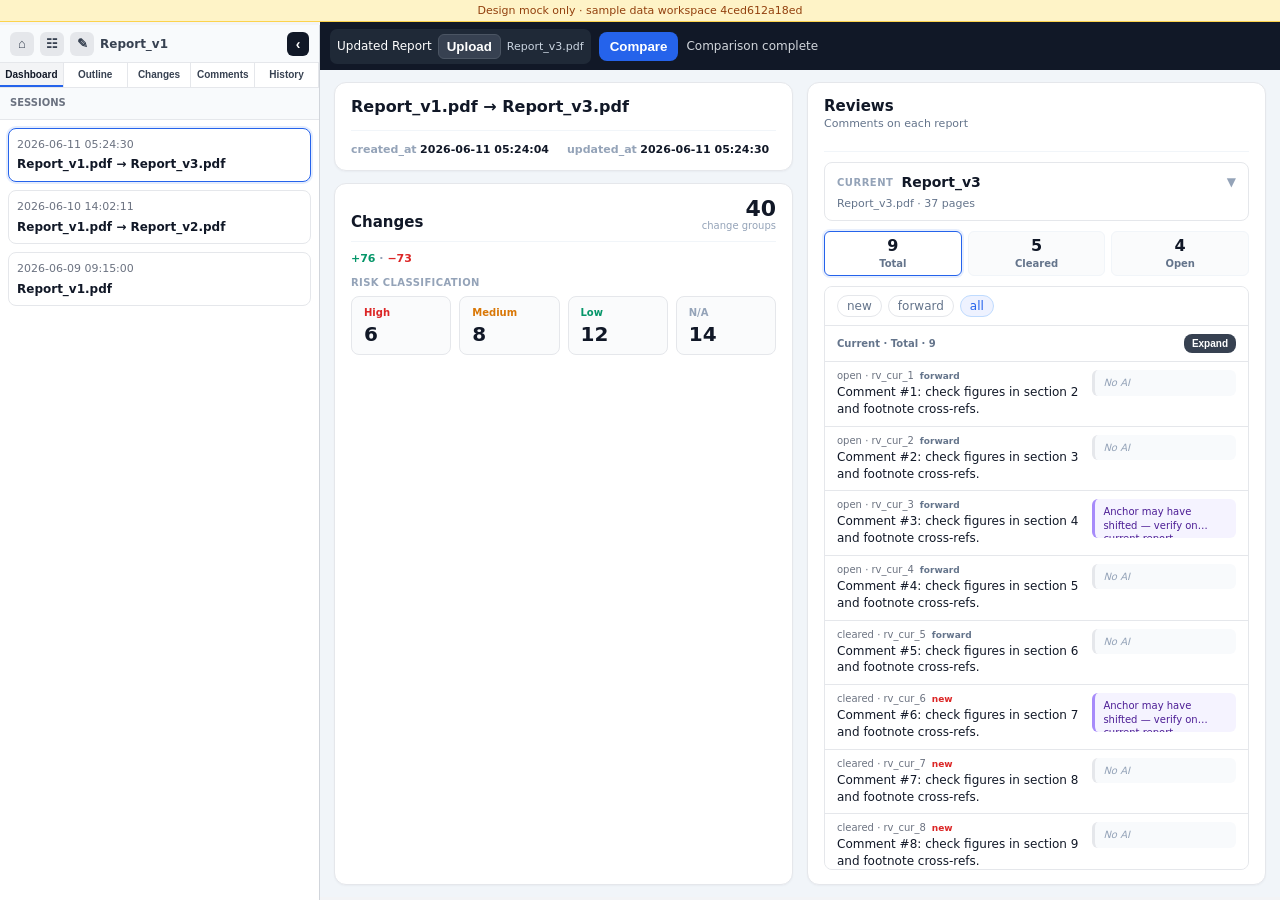
==== static/dashboard-concept.html @ 7e19b640 "front" ====
<!doctype html>
<html lang="en">
<head>
<meta charset="utf-8" />
<meta name="viewport" content="width=device-width, initial-scale=1" />
<title>Dashboard mock — Report Review Workspace</title>
<style>
:root{--red:#cf222e;--green:#2da44e;--blue:#2563eb;--ui-font:12px;--ui-font-sm:11px;--add:#059669;--del:#dc2626;--high:#dc2626;--medium:#d97706;--low:#059669}
*{box-sizing:border-box}
body{margin:0;font-family:system-ui,-apple-system,Segoe UI,sans-serif;background:#f3f4f6;color:#111827;font-size:var(--ui-font)}
.mockStrip{background:#fef3c7;color:#92400e;padding:4px 12px;font-size:11px;text-align:center;border-bottom:1px solid #fcd34d}
.topbar{min-height:48px;background:#111827;color:white;display:flex;align-items:center;gap:8px;padding:5px 10px;flex-wrap:wrap;transition:margin-left .18s ease}
body:not(.sidebarCollapsed) .topbar{margin-left:320px}
body.sidebarCollapsed .topbar{margin-left:0}
.sidebarRail{display:none;flex:none;width:30px;height:30px;padding:0;border-radius:8px;background:#111827;color:#fff;border:1px solid #374151;font-size:16px;line-height:30px;text-align:center;cursor:pointer}
body.sidebarCollapsed .sidebarRail{display:inline-block}
.uploadForm{display:flex;gap:8px;align-items:center;flex-wrap:wrap;font-size:12px}
.fileLabel{display:flex;align-items:center;gap:6px;background:#1f2937;padding:5px 7px;border-radius:7px}
.fileBtn{background:#374151;color:#fff;border:1px solid #4b5563;border-radius:6px;padding:4px 8px;font-weight:800;cursor:default}
.fileName{color:#cbd5e1;font-size:var(--ui-font-sm);max-width:180px;overflow:hidden;text-overflow:ellipsis;white-space:nowrap}
button{background:var(--blue);color:white;border:0;border-radius:8px;padding:7px 11px;font-weight:700;cursor:pointer}
button.secondary{background:#374151}
#status{font-size:12px;color:#d1d5db;min-width:90px}
main{height:calc(100vh - 48px - 25px);display:grid;grid-template-columns:1fr;overflow:hidden;transition:margin-left .18s ease}
body:not(.sidebarCollapsed) main{margin-left:320px}
body.sidebarCollapsed main{margin-left:0}
aside{position:fixed;left:0;top:25px;width:320px;height:calc(100vh - 25px);z-index:1500;background:white;border-right:1px solid #d1d5db;display:flex;flex-direction:column;transition:transform .18s ease}
body.sidebarCollapsed aside{transform:translateX(-100%);border-right:0;pointer-events:none}
.sideHeader{display:flex;align-items:center;gap:8px;height:38px;padding:5px 10px;border-bottom:1px solid #e5e7eb;background:#f8fafc}
.workspaceTitleRow{display:flex;align-items:center;gap:6px;min-width:0;width:100%}
.sideTitle{font-size:var(--ui-font);font-weight:800;color:#374151;min-width:0;overflow:hidden;text-overflow:ellipsis;white-space:nowrap}
.sideIconBtn{width:24px;height:24px;padding:0;border-radius:6px;background:#e5e7eb;color:#374151;display:inline-flex;align-items:center;justify-content:center;font-size:13px;border:0;cursor:default}
.sideCollapse{margin-left:auto;width:24px;height:24px;padding:0;border-radius:6px;background:#111827;color:#fff;display:inline-flex;align-items:center;justify-content:center;font-size:14px;border:0;cursor:pointer}
.tabs{display:grid;grid-template-columns:repeat(5,1fr);border-bottom:1px solid #e5e7eb}
.tabBtn{background:#fff;color:#374151;border:0;border-right:1px solid #e5e7eb;border-radius:0;padding:6px 3px;font-size:10px;line-height:1.2;cursor:pointer}
.tabBtn.active{color:#111827;background:#f3f4f6;box-shadow:inset 0 -2px 0 var(--blue)}
.tabBody{display:none;overflow:auto;flex:1;padding:10px;color:#6b7280;font-size:var(--ui-font);line-height:1.45}
.tabBody.active{display:block}
#tab-dashboard.tabBody.active{display:flex;flex-direction:column;min-height:0;padding:0}
.sideListHead{padding:8px 10px;font-size:10px;font-weight:800;color:#6b7280;text-transform:uppercase;border-bottom:1px solid #e5e7eb;background:#f8fafc;flex:none}
.sessionListPane{overflow:auto;flex:1;padding:8px;min-height:0}
.sessionListRow{padding:8px;margin-bottom:8px;border:1px solid #e5e7eb;border-radius:8px;cursor:pointer;background:#fff;font-size:var(--ui-font)}
.sessionListRow:hover{background:#f8fbff;border-color:#93c5fd}
.sessionListRow.active{border-color:var(--blue);box-shadow:0 0 0 2px rgba(37,99,235,.12)}
.sessionListRow .meta{color:#6b7280;font-size:11px;margin-bottom:4px}
.sessionListRow .title{font-weight:700;color:#111827;line-height:1.35}
#dashboardMain{flex:1;overflow:hidden;background:#f1f5f9;padding:12px 14px;display:none;min-height:0}
#viewerMock{flex:1;display:grid;grid-template-columns:1fr 1fr;overflow:hidden;background:#fff}
#viewerMock.single{grid-template-columns:1fr}
#viewerMock.single #oldPaneMock{display:none}
.paneMock{position:relative;overflow:hidden;border-right:1px solid #9ca3af;background:#fff}
.paneMock:last-child{border-right:0}
.paneTitleMock{background:rgba(17,24,39,.95);color:white;padding:4px 8px;font-size:12px;font-weight:800;display:flex;justify-content:space-between;align-items:center}
.paneBodyMock{height:calc(100% - 28px);background:#f9fafb;display:flex;align-items:center;justify-content:center;color:#9ca3af;font-size:13px}
body.mode-dashboard #dashboardMain{display:flex;flex-direction:column}
body.mode-dashboard #viewerMock{display:none}
body.mode-viewer #dashboardMain{display:none}
body.mode-viewer #viewerMock{display:grid}
.dashLayout{display:grid;grid-template-columns:minmax(0,1fr) minmax(0,1fr);gap:14px;flex:1;min-height:0;height:100%}
.dashLeft,.dashRight{display:flex;flex-direction:column;gap:12px;min-height:0;min-width:0}
.panel{background:#fff;border:1px solid #e5e7eb;border-radius:12px;padding:14px 16px;box-shadow:0 1px 2px rgba(15,23,42,.04);min-height:0}
.session{flex:none}
.changesPanel,.reviewsPanel{flex:1;display:flex;flex-direction:column;min-height:0}
.sessionTitle{font-size:16px;font-weight:800;color:#111827;line-height:1.3}
.sessionMeta{display:flex;flex-wrap:wrap;gap:8px 18px;font-size:11px;margin-top:12px;padding-top:12px;border-top:1px solid #f1f5f9}
.sessionMeta .k{color:#94a3b8;font-weight:700}.sessionMeta .v{color:#111827;font-weight:600;font-variant-numeric:tabular-nums}
.panelHead{display:flex;justify-content:space-between;align-items:flex-end;gap:10px;margin-bottom:10px;padding-bottom:10px;border-bottom:1px solid #f1f5f9;flex:none}
.panelHead h2{margin:0;font-size:15px;font-weight:800}
.panelHead .sub{font-size:11px;color:#64748b;margin-top:2px}
.panelHead .total{font-size:22px;font-weight:800;line-height:1;font-variant-numeric:tabular-nums;text-align:right}
.panelHead .totalLabel{font-size:10px;color:#94a3b8;text-align:right}
.deltaLine{font-size:11px;color:#94a3b8;font-weight:600;margin-bottom:12px;font-variant-numeric:tabular-nums;flex:none}
.deltaLine .add{color:var(--add)}.deltaLine .del{color:var(--del)}
.riskHead{font-size:10px;font-weight:700;color:#94a3b8;text-transform:uppercase;letter-spacing:.04em;margin-bottom:8px;flex:none}
.riskGrid{display:grid;grid-template-columns:repeat(4,1fr);gap:8px;flex:none}
.riskCard{border:1px solid #e5e7eb;border-radius:8px;padding:10px 12px;background:#fafbfc;cursor:pointer;text-align:left;font:inherit}
.riskCard:hover{background:#fff;border-color:#cbd5e1}
.riskCard.active{border-color:var(--blue);box-shadow:0 0 0 2px rgba(37,99,235,.12);background:#fff}
.riskCard .code{font-size:10px;font-weight:800;margin-bottom:6px}
.riskCard.high .code{color:var(--high)}.riskCard.medium .code{color:var(--medium)}
.riskCard.low .code{color:var(--low)}.riskCard.na .code{color:#94a3b8}
.riskCard .num{font-size:20px;font-weight:800;line-height:1;font-variant-numeric:tabular-nums;color:#111827}
.changeStream{flex:1;min-height:0;margin-top:12px;border:1px solid #e5e7eb;border-radius:8px;background:#f8fafc;display:none;overflow:hidden}
.changeStream.show{display:flex;flex-direction:column}
.streamHead{padding:8px 12px;border-bottom:1px solid #e5e7eb;font-size:10px;font-weight:800;color:#64748b;background:#fff;display:flex;align-items:center;justify-content:space-between;gap:8px;flex:none}
.streamHead button{padding:4px 8px;font-size:10px}
.streamBody{flex:1;overflow:auto;min-height:0}
.streamItem{display:flex;gap:10px;padding:8px 12px;border-bottom:1px solid #e5e7eb;background:#fff;align-items:flex-start;cursor:pointer}
.streamItem:last-child{border-bottom:0}
.streamItem:hover{background:#f8fbff}
.streamMain{flex:1;min-width:0}
.streamMeta{font-size:10px;color:#6b7280;margin-bottom:3px}
.streamSummary{font-size:var(--ui-font);line-height:1.4;display:-webkit-box;-webkit-line-clamp:2;-webkit-box-orient:vertical;overflow:hidden}
.delText{background:#fee2e2;color:#991b1b;padding:1px 3px;border-radius:3px}
.addText{background:#dcfce7;color:#166534;padding:1px 3px;border-radius:3px}
.streamAi{flex:0 0 36%;min-width:0;font-size:10px;line-height:1.35;padding:6px 8px;background:#f5f3ff;border-left:3px solid #a78bfa;border-radius:6px;color:#4c1d95;display:-webkit-box;-webkit-line-clamp:2;-webkit-box-orient:vertical;overflow:hidden}
.streamAi.empty{color:#94a3b8;background:#f8fafc;border-color:#e5e7eb;font-style:italic;-webkit-line-clamp:1}
.reviewPanelBody{display:flex;flex-direction:column;flex:1;min-height:0;gap:10px}
.reportPicker{position:relative;flex:none}
.reportPickerBtn{width:100%;text-align:left;background:#fff;border:1px solid #e5e7eb;border-radius:8px;padding:10px 12px;cursor:pointer;display:block;font:inherit}
.reportPickerBtn:hover{border-color:#cbd5e1}
.reportPickerRow{display:flex;align-items:center;gap:8px}
.reportPickerTag{font-size:10px;font-weight:800;color:#94a3b8;text-transform:uppercase;letter-spacing:.05em;flex:none}
.reportPickerName{font-size:14px;font-weight:800;color:#111827;flex:1;min-width:0;line-height:1.3}
.reportPickerChev{color:#94a3b8;font-size:12px;flex:none}
.reportPickerMeta{font-size:11px;color:#64748b;margin-top:6px}
.reportPickerMenu{
  position:absolute;left:0;right:0;top:calc(100% + 6px);
  background:#fff;border:1px solid #e5e7eb;border-radius:10px;
  box-shadow:0 8px 24px rgba(15,23,42,.1);display:none;z-index:40;overflow:hidden;
}
.reportPickerMenu.open{display:block}
.reportPickerItem{padding:10px 12px;cursor:pointer;border-bottom:1px solid #f1f5f9;font-size:12px}
.reportPickerItem:last-child{border-bottom:0}
.reportPickerItem:hover,.reportPickerItem.active{background:#f8fafc}
.reportPickerItem .pickTag{font-size:10px;font-weight:800;color:#94a3b8;text-transform:uppercase}
.reportPickerItem .pickName{font-weight:700;color:#111827;margin-top:2px}
.reviewStats{display:grid;grid-template-columns:repeat(3,1fr);gap:6px;flex:none}
.reviewOriginBar{display:flex;gap:6px;align-items:center;flex-wrap:wrap;padding:8px 12px;border-bottom:1px solid #e5e7eb;background:#fff;flex:none}
.originFilter{font-size:10px;padding:3px 9px;border:1px solid #e5e7eb;border-radius:999px;background:#fff;color:#64748b;font-weight:700;cursor:pointer;font:inherit}
.originFilter:hover{border-color:#cbd5e1}
.originFilter.active.new{color:var(--del);border-color:#fecaca;background:#fef2f2}
.originFilter.active.forward{color:#64748b;border-color:#cbd5e1;background:#f1f5f9}
.originFilter.active.all{color:var(--blue);border-color:#bfdbfe;background:#eef2ff}
.rvBadge{font-size:9px;font-weight:800;margin-left:6px;text-transform:lowercase}
.rvBadge.new{color:var(--del)}
.rvBadge.forward{color:#64748b}
.reviewStat{border:1px solid #f1f5f9;border-radius:6px;padding:6px 4px;text-align:center;background:#fafbfc;cursor:pointer;font:inherit}
.reviewStat:hover{border-color:#cbd5e1;background:#fff}
.reviewStat.active{border-color:var(--blue);box-shadow:0 0 0 2px rgba(37,99,235,.1);background:#fff}
.reviewStat .n{font-size:16px;font-weight:800;line-height:1;font-variant-numeric:tabular-nums;color:#111827}
.reviewStat .l{font-size:10px;font-weight:700;color:#64748b;margin-top:4px}
.reviewStream{flex:1;min-width:0;border:1px solid #e5e7eb;border-radius:8px;background:#f8fafc;display:none;overflow:hidden}
.reviewStream.show{display:flex;flex-direction:column}
.changeModalBackdrop{position:fixed;inset:0;background:rgba(15,23,42,.5);z-index:3200;display:none;align-items:center;justify-content:center;padding:16px}
.changeModalBackdrop.open{display:flex}
.changeModalBox{width:min(880px,95vw);max-height:86vh;overflow:auto;background:#fff;border-radius:12px;box-shadow:0 25px 60px rgba(0,0,0,.3);padding:14px}
.changeModalHead{display:flex;justify-content:space-between;align-items:center;margin-bottom:8px}
.changeModalBody{font-size:var(--ui-font);line-height:1.5;color:#111827}
.changeModalItem{padding:10px 0;border-bottom:1px solid #e5e7eb}
.changeModalItem:last-child{border-bottom:0}
.changeSection{font-size:10px;font-weight:800;color:#6b7280;margin-bottom:2px;line-height:1.35}
.changeModalDiff{line-height:1.45}
.changeStreamActions{display:flex;gap:6px;margin-top:6px}
.changeStreamActions button{padding:3px 8px;font-size:10px;background:#eef2ff;color:#3730a3;border:0;border-radius:6px;font-weight:700;cursor:pointer}
.changeStreamActions button:hover{background:#e0e7ff}
.reviewModalBackdrop{position:fixed;inset:0;background:rgba(15,23,42,.5);z-index:3250;display:none;align-items:center;justify-content:center;padding:16px}
.reviewModalBackdrop.open{display:flex}
.reviewModalBox{width:min(720px,92vw);max-height:80vh;overflow:auto;background:#fff;border-radius:12px;box-shadow:0 25px 60px rgba(0,0,0,.3);padding:14px}
.reviewModalHead{display:flex;justify-content:space-between;align-items:center;margin-bottom:8px}
.reviewModalBody{font-size:var(--ui-font);line-height:1.5;color:#111827}
@media(max-width:1100px){.dashLayout{grid-template-columns:1fr}}
</style>
</head>
<body class="mode-dashboard">
<div class="mockStrip">Design mock only · sample data workspace 4ced612a18ed</div>

<div class="topbar">
  <button id="sidebarRail" class="sidebarRail" type="button" title="Open panel">☰</button>
  <form class="uploadForm" style="display:none">
    <label class="fileLabel">Base Report <button class="fileBtn" type="button">Upload</button><span class="fileName">Report_v1.pdf</span></label>
    <button type="button">Analysis</button>
  </form>
  <form class="uploadForm">
    <label class="fileLabel">Updated Report <button class="fileBtn" type="button">Upload</button><span class="fileName">Report_v3.pdf</span></label>
    <button type="button">Compare</button>
  </form>
  <span id="status">Comparison complete</span>
</div>

<main>
  <aside>
    <div class="sideHeader">
      <div class="workspaceTitleRow">
        <button class="sideIconBtn" type="button">⌂</button>
        <button class="sideIconBtn" type="button">☷</button>
        <button class="sideIconBtn" type="button">✎</button>
        <span class="sideTitle">Report_v1</span>
      </div>
      <button id="sidebarCollapseBtn" class="sideCollapse" type="button" title="Collapse panel">‹</button>
    </div>
    <div class="tabs" id="sideTabs">
      <button class="tabBtn active" data-tab="dashboard" type="button">Dashboard</button>
      <button class="tabBtn" data-tab="index" type="button">Outline</button>
      <button class="tabBtn" data-tab="diff" type="button">Changes</button>
      <button class="tabBtn" data-tab="review" type="button">Comments</button>
      <button class="tabBtn" data-tab="snapshot" type="button">History</button>
    </div>
    <div id="tab-dashboard" class="tabBody active">
      <div class="sideListHead">Sessions</div>
      <div id="sessionListPane" class="sessionListPane"></div>
    </div>
    <div id="tab-index" class="tabBody">Outline list would appear here.</div>
    <div id="tab-diff" class="tabBody">Changes list would appear here.</div>
    <div id="tab-review" class="tabBody">Comments list would appear here.</div>
    <div id="tab-snapshot" class="tabBody">Snapshot history would appear here.</div>
  </aside>

  <section id="dashboardMain">
    <div class="dashLayout">
      <div class="dashLeft">
        <div class="panel session">
          <div class="sessionTitle" id="sessionLabel">Report_v1.pdf → Report_v3.pdf</div>
          <div class="sessionMeta" id="sessionMetaBar"></div>
        </div>

        <section class="panel changesPanel">
          <div class="panelHead">
            <div><h2>Changes</h2></div>
            <div><div class="total" id="changeTotal">83</div><div class="totalLabel">change groups</div></div>
          </div>
          <div class="deltaLine" id="changeDelta"><span class="add">+76</span> · <span class="del">−73</span></div>
          <div class="riskHead">Risk classification</div>
          <div class="riskGrid" id="riskGrid">
            <button type="button" class="riskCard high" data-risk="high"><div class="code">High</div><div class="num">6</div></button>
            <button type="button" class="riskCard medium" data-risk="medium"><div class="code">Medium</div><div class="num">11</div></button>
            <button type="button" class="riskCard low" data-risk="low"><div class="code">Low</div><div class="num">28</div></button>
            <button type="button" class="riskCard na" data-risk="na"><div class="code">N/A</div><div class="num">40</div></button>
          </div>
          <div class="changeStream" id="changeStream">
            <div class="streamHead">
              <span id="changeStreamTitle"></span>
              <button type="button" class="secondary" id="changeStreamExpand">Expand</button>
            </div>
            <div class="streamBody" id="changeStreamBody"></div>
          </div>
        </section>
      </div>

      <div class="dashRight">
        <section class="panel reviewsPanel">
          <div class="panelHead">
            <div><h2>Reviews</h2><p class="sub">Comments on each report</p></div>
          </div>
          <div class="reviewPanelBody">
            <div class="reportPicker">
              <button type="button" class="reportPickerBtn" id="reportPickerBtn" aria-expanded="false">
                <div class="reportPickerRow">
                  <span class="reportPickerTag" id="reportPickerTag">Current</span>
                  <span class="reportPickerName" id="reportPickerName">Report_v3</span>
                  <span class="reportPickerChev" id="reportPickerChev">▼</span>
                </div>
                <div class="reportPickerMeta" id="reportPickerMeta">Report_v3.pdf · 37 pages</div>
              </button>
              <div class="reportPickerMenu" id="reportPickerMenu"></div>
            </div>
            <div class="reviewStats" id="reviewStatsRow">
              <button type="button" class="reviewStat active" data-filter="total"><div class="n">0</div><div class="l">Total</div></button>
              <button type="button" class="reviewStat" data-filter="cleared"><div class="n">0</div><div class="l">Cleared</div></button>
              <button type="button" class="reviewStat" data-filter="open"><div class="n">0</div><div class="l">Open</div></button>
            </div>
            <div class="reviewStream show" id="reviewStream">
              <div class="reviewOriginBar" id="reviewOriginBar">
                <button type="button" class="originFilter new" data-origin="new">new</button>
                <button type="button" class="originFilter forward" data-origin="forward">forward</button>
                <button type="button" class="originFilter all active" data-origin="all">all</button>
              </div>
              <div class="streamHead">
                <span id="reviewStreamTitle"></span>
                <button type="button" class="secondary" id="reviewStreamExpand" style="display:none">Expand</button>
              </div>
              <div class="streamBody" id="reviewStreamBody"></div>
            </div>
          </div>
        </section>
      </div>
    </div>
  </section>

  <section id="viewerMock" class="single">
    <div id="oldPaneMock" class="paneMock">
      <div class="paneTitleMock"><span>Previous PDF</span><span style="font-size:10px;color:#9ca3af">Report_v1.pdf</span></div>
      <div class="paneBodyMock">PDF viewer</div>
    </div>
    <div class="paneMock">
      <div class="paneTitleMock"><span>Current PDF</span><span style="font-size:10px;color:#9ca3af">Report_v3.pdf</span></div>
      <div class="paneBodyMock">PDF viewer</div>
    </div>
  </section>
</main>

<div id="changeListModal" class="changeModalBackdrop">
  <div class="changeModalBox">
    <div class="changeModalHead">
      <strong id="changeModalTitle">Changes</strong>
      <button type="button" class="secondary" id="changeModalClose">Close</button>
    </div>
    <div class="changeModalBody" id="changeModalBody"></div>
  </div>
</div>

<div id="reviewListModal" class="reviewModalBackdrop">
  <div class="reviewModalBox">
    <div class="reviewModalHead">
      <strong id="reviewListModalTitle">Comments</strong>
      <button type="button" class="secondary" id="reviewListModalClose">Close</button>
    </div>
    <div class="reviewModalBody" id="reviewListModalBody"></div>
  </div>
</div>

<div id="reviewDetailModal" class="reviewModalBackdrop">
  <div class="reviewModalBox">
    <div class="reviewModalHead">
      <strong id="reviewModalTitle">Comment</strong>
      <button type="button" class="secondary" id="reviewModalClose">Close</button>
    </div>
    <div class="reviewModalBody" id="reviewModalBody"></div>
  </div>
</div>

<script>
(function () {
  var EXPAND_THRESHOLD = 5;

  var MOCK_REPORTS = {
    old: { side: 'old', tag: 'Previous', name: 'Report_v1', file: 'Report_v1.pdf', pages: 36 },
    new: { side: 'new', tag: 'Current', name: 'Report_v3', file: 'Report_v3.pdf', pages: 37 }
  };

  function mkRev(id, text, status, origin, ai) {
    return { id: id, text: text, status: status, origin: origin, ai: ai || null };
  }

  function buildReviewList(prefix, count, openCount, forwardCount) {
    var all = [];
    for (var i = 1; i <= count; i++) {
      var open = i <= openCount;
      var origin = i <= forwardCount ? 'forward' : 'new';
      all.push(mkRev(
        prefix + '_' + i,
        'Comment #' + i + ': check figures in section ' + ((i % 12) + 1) + ' and footnote cross-refs.',
        open ? 'open' : 'cleared',
        origin,
        i % 3 === 0 ? 'Anchor may have shifted — verify on current report.' : null
      ));
    }
    return all;
  }

  function reviewBucketForSide(side) {
    var all = MOCK_REVIEWS[side] || [];
    return {
      total: all,
      open: all.filter(function (r) { return r.status === 'open'; }),
      cleared: all.filter(function (r) { return r.status === 'cleared'; })
    };
  }

  var MOCK_CHANGES = {
    high: [
      { id: 42, section: 'FINANCIAL STATEMENT · p.8 · Consolidated Statements of Operations', old: 'Net revenue $12.4M', new: 'Net revenue $11.8M', ai: 'Material downward revision to headline revenue.' },
      { id: 58, old: 'Operating margin 18.2%', new: 'Operating margin 15.1%', ai: 'Margin compression flagged as high risk.' },
      { id: 61, old: 'Cash flow from ops $2.1M', new: 'Cash flow from ops $1.6M', ai: 'Significant cash flow decline vs prior period.' },
      { id: 64, old: 'Debt ratio 42%', new: 'Debt ratio 48%', ai: 'Leverage increase may affect credit narrative.' },
      { id: 71, old: 'EPS guidance $1.20', new: 'EPS guidance $0.95', ai: 'Guidance cut is material for investor section.' },
      { id: 79, old: 'Segment A revenue +8%', new: 'Segment A revenue +2%', ai: 'Segment growth story weakened materially.' }
    ],
    medium: [
      { id: 7, old: 'FY2024 outlook stable', new: 'FY2024 outlook cautiously optimistic', ai: 'Tone shift may warrant a comment.' },
      { id: 9, old: 'R&D spend flat YoY', new: 'R&D spend +4% YoY', ai: 'Moderate narrative change.' },
      { id: 11, old: 'Customer churn 2.1%', new: 'Customer churn 2.8%', ai: 'Worth a review comment.' },
      { id: 14, old: 'Headcount 1,240', new: 'Headcount 1,180', ai: 'Workforce reduction noted.' },
      { id: 18, old: 'Geographic mix US 62%', new: 'Geographic mix US 58%', ai: 'Regional mix shift.' },
      { id: 22, old: 'Inventory days 45', new: 'Inventory days 52', ai: 'Working capital impact.' },
      { id: 25, old: 'Dividend $0.40', new: 'Dividend $0.38', ai: 'Minor payout change.' },
      { id: 31, old: 'Audit opinion unqualified', new: 'Audit opinion unqualified with emphasis', ai: 'Emphasis paragraph added.' }
    ],
    low: [
      { id: 3, old: 'Table 2 headers', new: 'Table 2 revised headers', ai: 'Formatting-only change.' },
      { id: 5, old: 'Page footer date', new: 'Page footer revised date', ai: 'Cosmetic.' },
      { id: 8, old: 'Chart axis label Q1', new: 'Chart axis label Q1–Q4', ai: 'Label clarity.' },
      { id: 12, old: 'Bullet list item 3', new: 'Bullet list item 3 reordered', ai: 'No numeric impact.' },
      { id: 16, old: 'Section 2.1 title', new: 'Section 2.1 subtitle added', ai: 'Structure only.' },
      { id: 19, old: 'Logo placement', new: 'Logo resized', ai: 'Visual only.' },
      { id: 23, old: 'TOC entry Note 5', new: 'TOC entry Note 5 page', ai: 'Navigation fix.' },
      { id: 27, old: 'Comma in paragraph 4', new: 'Comma removed', ai: 'Punctuation.' },
      { id: 33, old: 'Figure 3 caption', new: 'Figure 3 caption updated', ai: 'Caption text.' },
      { id: 36, old: 'Appendix A title', new: 'Appendix A renamed', ai: 'Naming only.' },
      { id: 38, old: 'URL in footnote', new: 'URL updated', ai: 'Link update.' },
      { id: 40, old: 'Whitespace in table', new: 'Table padding adjusted', ai: 'Layout.' }
    ],
    na: (function () {
      var list = [];
      for (var i = 1; i <= 14; i++) {
        list.push({
          id: 100 + i,
          old: 'Paragraph block ' + i + ' opening',
          new: 'Paragraph block ' + i + ' revised opening',
          ai: null
        });
      }
      return list;
    })()
  };

  var MOCK_REVIEWS = {
    old: buildReviewList('rv_prev', 14, 8, 6),
    new: buildReviewList('rv_cur', 9, 4, 5)
  };

  function changeGroupTotal() {
    var n = 0;
    Object.keys(MOCK_CHANGES).forEach(function (k) { n += MOCK_CHANGES[k].length; });
    return n;
  }

  var MOCK_SESSIONS = [
    {
      id: 's_v1_v3',
      label: 'Report_v1.pdf → Report_v3.pdf',
      created: '2026-06-11 05:24:04',
      updated: '2026-06-11 05:24:30',
      savedRuns: 0,
      itemMeta: changeGroupTotal() + ' change groups',
      changes: changeGroupTotal(),
      add: 76,
      del: 73,
      compared: true
    },
    {
      id: 's_v1_v2',
      label: 'Report_v1.pdf → Report_v2.pdf',
      created: '2026-06-10 11:02:04',
      updated: '2026-06-10 14:02:11',
      savedRuns: 0,
      itemMeta: '41 change groups',
      changes: 41,
      add: 38,
      del: 35,
      compared: true
    },
    {
      id: 's_v1_only',
      label: 'Report_v1.pdf',
      created: '2026-06-09 09:15:00',
      updated: '2026-06-09 09:15:00',
      savedRuns: 0,
      itemMeta: 'No comparison',
      changes: 0,
      add: 0,
      del: 0,
      compared: false
    }
  ];
  var activeSessionId = 's_v1_v3';
  var activeRisk = null;
  var activeReportSide = 'new';
  var activeStatusFilter = 'total';
  var activeOriginNew = false;
  var activeOriginForward = false;

  function esc(s) {
    return String(s || '').replace(/[&<>"']/g, function (c) {
      return { '&': '&amp;', '<': '&lt;', '>': '&gt;', '"': '&quot;', "'": '&#39;' }[c];
    });
  }

  function changeSummary(c) {
    var parts = [];
    if (c.old) parts.push('<span class="delText">− ' + esc(c.old) + '</span>');
    if (c.new) parts.push('<span class="addText">+ ' + esc(c.new) + '</span>');
    return parts.join(' ') || '(empty)';
  }

  function changeSectionFor(c) {
    if (c.section) return c.section;
    var types = ['FINANCIAL STATEMENT', 'NOTE', 'SECTION'];
    var labels = [
      'Consolidated Statements of Operations',
      'Note 5 — Long-term debt',
      'Management discussion and analysis'
    ];
    var type = types[c.id % 3];
    var page = 3 + (c.id % 34);
    return type + ' · p.' + page + ' · ' + labels[c.id % 3];
  }

  function changeModalItemHtml(c) {
    return '<div class="changeModalItem"><div class="changeSection">' + esc(changeSectionFor(c)) + '</div>' +
      '<div class="streamMeta">#' + c.id + '</div>' +
      '<div class="changeModalDiff">' + changeSummary(c) + '</div></div>';
  }

  function changeItemHtml(c, compact) {
    var ai = c.ai
      ? '<div class="streamAi">' + esc(c.ai) + '</div>'
      : '<div class="streamAi empty">No AI</div>';
    var summary = compact
      ? '<div class="streamSummary">' + changeSummary(c) + '</div>'
      : '<div>' + changeSummary(c) + '</div>';
    var reviewBtn = '<div class="changeStreamActions"><button type="button" class="changeReviewBtn">Review</button></div>';
    return '<div class="streamItem" data-change-id="' + c.id + '"><div class="streamMain"><div class="streamMeta">#' + c.id + '</div>' + summary + reviewBtn + '</div>' + (compact ? ai : '') + '</div>';
  }

  function openChangeReviewModal(c, title) {
    document.getElementById('changeModalTitle').textContent = title || ('Change #' + c.id);
    document.getElementById('changeModalBody').innerHTML = changeModalItemHtml(c);
    document.getElementById('changeListModal').classList.add('open');
  }

  function openChangeModal(label, items) {
    document.getElementById('changeModalTitle').textContent = label + ' · ' + items.length;
    document.getElementById('changeModalBody').innerHTML = items.map(changeModalItemHtml).join('');
    document.getElementById('changeListModal').classList.add('open');
  }

  function openReviewModal(r) {
    document.getElementById('reviewModalTitle').textContent = 'Comment · ' + r.id;
    document.getElementById('reviewModalBody').innerHTML =
      '<div class="streamMeta">' + esc(r.status) + '</div><p>' + esc(r.text) + '</p>' +
      (r.ai ? '<div style="margin-top:8px;padding:8px;border-left:3px solid #a78bfa;background:#f5f3ff;color:#4c1d95;font-size:11px"><strong>AI</strong><br>' + esc(r.ai) + '</div>' : '');
    document.getElementById('reviewDetailModal').classList.add('open');
  }

  function openReviewListModal(title, items) {
    document.getElementById('reviewListModalTitle').textContent = title + ' · ' + items.length;
    document.getElementById('reviewListModalBody').innerHTML = items.map(function (r) {
      return '<div class="changeModalItem"><div class="streamMeta">' + esc(r.status) + ' · ' + esc(r.id) + '</div><p>' + esc(r.text) + '</p>' +
        (r.ai ? '<div style="margin-top:6px;padding:6px;border-left:3px solid #a78bfa;background:#f5f3ff;color:#4c1d95;font-size:11px">' + esc(r.ai) + '</div>' : '') + '</div>';
    }).join('');
    document.getElementById('reviewListModal').classList.add('open');
  }

  function renderRiskCounts() {
    document.querySelectorAll('.riskCard').forEach(function (el) {
      var k = el.dataset.risk;
      var num = el.querySelector('.num');
      if (num && MOCK_CHANGES[k]) num.textContent = String(MOCK_CHANGES[k].length);
    });
    var total = changeGroupTotal();
    var totalEl = document.getElementById('changeTotal');
    if (totalEl) totalEl.textContent = String(total);
  }

  function renderReportPicker() {
    var menu = document.getElementById('reportPickerMenu');
    if (!menu) return;
    menu.innerHTML = Object.keys(MOCK_REPORTS).map(function (key) {
      var r = MOCK_REPORTS[key];
      var active = r.side === activeReportSide ? ' active' : '';
      return '<div class="reportPickerItem' + active + '" data-side="' + esc(r.side) + '">' +
        '<div class="pickTag">' + esc(r.tag) + '</div>' +
        '<div class="pickName">' + esc(r.name) + '</div></div>';
    }).join('');
    menu.querySelectorAll('.reportPickerItem').forEach(function (item) {
      item.addEventListener('click', function () {
        selectReportSide(item.dataset.side);
        menu.classList.remove('open');
        document.getElementById('reportPickerChev').textContent = '▼';
        document.getElementById('reportPickerBtn').setAttribute('aria-expanded', 'false');
      });
    });
  }

  function selectReportSide(side) {
    if (!MOCK_REPORTS[side]) return;
    activeReportSide = side;
    var r = MOCK_REPORTS[side];
    document.getElementById('reportPickerTag').textContent = r.tag;
    document.getElementById('reportPickerName').textContent = r.name;
    document.getElementById('reportPickerMeta').textContent = r.file + ' · ' + r.pages + ' pages';
    renderReportPicker();
    updateReviewStats();
    renderReviewStream();
  }

  function updateReviewStats() {
    var bucket = reviewBucketForSide(activeReportSide);
    var stats = document.querySelectorAll('#reviewStatsRow .reviewStat');
    if (stats[0]) stats[0].querySelector('.n').textContent = String(bucket.total.length);
    if (stats[1]) stats[1].querySelector('.n').textContent = String(bucket.cleared.length);
    if (stats[2]) stats[2].querySelector('.n').textContent = String(bucket.open.length);
    stats.forEach(function (btn) {
      btn.classList.toggle('active', btn.dataset.filter === activeStatusFilter);
    });
  }

  function reviewOriginBadge(r) {
    if (!r.origin) return '';
    var label = r.origin === 'forward' ? 'forward' : 'new';
    return '<span class="rvBadge ' + label + '">' + label + '</span>';
  }

  function filterReviewsByOrigin(items) {
    if (!activeOriginNew && !activeOriginForward) return items;
    return items.filter(function (r) {
      if (activeOriginNew && r.origin === 'new') return true;
      if (activeOriginForward && r.origin === 'forward') return true;
      return false;
    });
  }

  function updateOriginFilterUi() {
    document.querySelectorAll('#reviewOriginBar .originFilter').forEach(function (btn) {
      var kind = btn.dataset.origin;
      btn.classList.remove('active');
      if (kind === 'all' && !activeOriginNew && !activeOriginForward) btn.classList.add('active');
      if (kind === 'new' && activeOriginNew) btn.classList.add('active');
      if (kind === 'forward' && activeOriginForward) btn.classList.add('active');
    });
  }

  function renderChangeStream() {
    var stream = document.getElementById('changeStream');
    var body = document.getElementById('changeStreamBody');
    var title = document.getElementById('changeStreamTitle');
    var expandBtn = document.getElementById('changeStreamExpand');
    document.querySelectorAll('.riskCard').forEach(function (el) {
      el.classList.toggle('active', el.dataset.risk === activeRisk);
    });
    if (!activeRisk) {
      stream.classList.remove('show');
      body.innerHTML = '';
      return;
    }
    var items = MOCK_CHANGES[activeRisk] || [];
    var label = { high: 'High', medium: 'Medium', low: 'Low', na: 'N/A' }[activeRisk];
    stream.classList.add('show');
    title.textContent = label + ' · ' + items.length;
    expandBtn.style.display = items.length >= EXPAND_THRESHOLD ? '' : 'none';
    expandBtn.onclick = function () { openChangeModal(label, items); };
    if (!items.length) {
      body.innerHTML = '<div style="padding:12px;color:#94a3b8">No items.</div>';
      return;
    }
    body.innerHTML = items.map(function (c) { return changeItemHtml(c, true); }).join('');
    body.querySelectorAll('.changeReviewBtn').forEach(function (btn) {
      btn.addEventListener('click', function (e) {
        e.stopPropagation();
        var row = btn.closest('.streamItem');
        if (!row) return;
        var id = Number(row.dataset.changeId);
        var c = items.find(function (x) { return x.id === id; });
        if (c) openChangeReviewModal(c);
      });
    });
  }

  function renderReviewStream() {
    var stream = document.getElementById('reviewStream');
    var body = document.getElementById('reviewStreamBody');
    var title = document.getElementById('reviewStreamTitle');
    var expandBtn = document.getElementById('reviewStreamExpand');
    if (stream) stream.classList.add('show');
    updateOriginFilterUi();
    updateReviewStats();
    var bucket = reviewBucketForSide(activeReportSide);
    var baseItems = bucket[activeStatusFilter] || bucket.total || [];
    var items = filterReviewsByOrigin(baseItems);
    var report = MOCK_REPORTS[activeReportSide];
    var statusLabel = activeStatusFilter.charAt(0).toUpperCase() + activeStatusFilter.slice(1);
    title.textContent = report.tag + ' · ' + statusLabel + ' · ' + items.length;
    if (expandBtn) {
      expandBtn.style.display = items.length >= EXPAND_THRESHOLD ? '' : 'none';
      expandBtn.onclick = function () {
        openReviewListModal(report.tag + ' · ' + statusLabel, items);
      };
    }
    if (!items.length) {
      body.innerHTML = '<div style="padding:12px;color:#94a3b8">No comments match.</div>';
      return;
    }
    body.innerHTML = items.map(function (r) {
      var ai = r.ai ? '<div class="streamAi">' + esc(r.ai) + '</div>' : '<div class="streamAi empty">No AI</div>';
      return '<div class="streamItem" data-review-id="' + esc(r.id) + '"><div class="streamMain"><div class="streamMeta">' +
        esc(r.status) + ' · ' + esc(r.id) + reviewOriginBadge(r) + '</div><div class="streamSummary">' + esc(r.text) + '</div></div>' + ai + '</div>';
    }).join('');
    body.querySelectorAll('.streamItem').forEach(function (el) {
      el.addEventListener('click', function () {
        var id = el.dataset.reviewId;
        var r = items.find(function (x) { return x.id === id; });
        if (r) openReviewModal(r);
      });
    });
  }

  function getSession(id) {
    return MOCK_SESSIONS.find(function (s) { return s.id === id; });
  }

  function renderSessionList() {
    var pane = document.getElementById('sessionListPane');
    if (!pane) return;
    pane.innerHTML = MOCK_SESSIONS.map(function (s) {
      var active = s.id === activeSessionId ? ' active' : '';
      return '<div class="sessionListRow' + active + '" data-session-id="' + esc(s.id) + '"><div class="meta">' + esc(s.updated) + '</div><div class="title">' + esc(s.label) + '</div></div>';
    }).join('');
    pane.querySelectorAll('.sessionListRow').forEach(function (row) {
      row.addEventListener('click', function () {
        selectSession(row.dataset.sessionId);
      });
    });
  }

  function selectSession(id) {
    var s = getSession(id);
    if (!s) return;
    activeSessionId = id;
    activeRisk = null;
    activeStatusFilter = 'total';
    activeOriginNew = false;
    activeOriginForward = false;
    document.getElementById('sessionLabel').textContent = s.label;
    document.getElementById('sessionMetaBar').innerHTML =
      '<span><span class="k">created_at</span> <span class="v">' + esc(s.created) + '</span></span>' +
      '<span><span class="k">updated_at</span> <span class="v">' + esc(s.updated) + '</span></span>';
    document.getElementById('changeTotal').textContent = String(s.changes);
    var delta = document.getElementById('changeDelta');
    if (s.compared) {
      delta.innerHTML = '<span class="add">+' + s.add + '</span> · <span class="del">−' + s.del + '</span>';
      delta.style.color = '';
    } else {
      delta.innerHTML = 'No comparison — upload an updated report.';
      delta.style.color = '#94a3b8';
    }
    document.getElementById('changeStream').classList.remove('show');
    renderSessionList();
    renderChangeStream();
    renderReviewStream();
  }

  renderRiskCounts();
  renderReportPicker();
  selectReportSide(activeReportSide);
  renderSessionList();
  selectSession(activeSessionId);

  document.getElementById('sidebarCollapseBtn').addEventListener('click', function () {
    document.body.classList.add('sidebarCollapsed');
  });
  document.getElementById('sidebarRail').addEventListener('click', function () {
    document.body.classList.remove('sidebarCollapsed');
  });

  document.querySelectorAll('#sideTabs .tabBtn').forEach(function (btn) {
    btn.addEventListener('click', function () {
      var tab = btn.dataset.tab;
      document.querySelectorAll('#sideTabs .tabBtn').forEach(function (b) { b.classList.toggle('active', b === btn); });
      document.querySelectorAll('.tabBody').forEach(function (b) { b.classList.toggle('active', b.id === 'tab-' + tab); });
      document.body.classList.toggle('mode-dashboard', tab === 'dashboard');
      document.body.classList.toggle('mode-viewer', tab !== 'dashboard');
      document.getElementById('viewerMock').classList.toggle('single', tab === 'index');
    });
  });

  document.getElementById('riskGrid').addEventListener('click', function (e) {
    var card = e.target.closest('.riskCard');
    if (!card) return;
    var risk = card.dataset.risk;
    activeRisk = activeRisk === risk ? null : risk;
    renderChangeStream();
  });

  var reportPickerBtn = document.getElementById('reportPickerBtn');
  var reportPickerMenu = document.getElementById('reportPickerMenu');
  var reportPickerChev = document.getElementById('reportPickerChev');
  if (reportPickerBtn && reportPickerMenu) {
    reportPickerBtn.addEventListener('click', function () {
      var open = reportPickerMenu.classList.toggle('open');
      reportPickerChev.textContent = open ? '▲' : '▼';
      reportPickerBtn.setAttribute('aria-expanded', open ? 'true' : 'false');
    });
    document.addEventListener('click', function (e) {
      if (!reportPickerMenu.classList.contains('open')) return;
      var picker = reportPickerBtn.parentElement;
      if (picker && !picker.contains(e.target)) {
        reportPickerMenu.classList.remove('open');
        reportPickerChev.textContent = '▼';
        reportPickerBtn.setAttribute('aria-expanded', 'false');
      }
    });
  }

  document.getElementById('reviewStatsRow').addEventListener('click', function (e) {
    var btn = e.target.closest('.reviewStat');
    if (!btn || !btn.dataset.filter) return;
    activeStatusFilter = btn.dataset.filter;
    renderReviewStream();
  });

  document.querySelectorAll('#reviewOriginBar .originFilter').forEach(function (btn) {
    btn.addEventListener('click', function () {
      var kind = btn.dataset.origin;
      if (kind === 'all') {
        activeOriginNew = false;
        activeOriginForward = false;
      } else if (kind === 'new') {
        activeOriginNew = !activeOriginNew;
      } else if (kind === 'forward') {
        activeOriginForward = !activeOriginForward;
      }
      renderReviewStream();
    });
  });

  document.getElementById('changeModalClose').addEventListener('click', function () {
    document.getElementById('changeListModal').classList.remove('open');
  });
  document.getElementById('changeListModal').addEventListener('click', function (e) {
    if (e.target === e.currentTarget) e.currentTarget.classList.remove('open');
  });
  document.getElementById('reviewListModalClose').addEventListener('click', function () {
    document.getElementById('reviewListModal').classList.remove('open');
  });
  document.getElementById('reviewListModal').addEventListener('click', function (e) {
    if (e.target === e.currentTarget) e.currentTarget.classList.remove('open');
  });
  document.getElementById('reviewModalClose').addEventListener('click', function () {
    document.getElementById('reviewDetailModal').classList.remove('open');
  });
  document.getElementById('reviewDetailModal').addEventListener('click', function (e) {
    if (e.target === e.currentTarget) e.currentTarget.classList.remove('open');
  });
})();
</script>
</body>
</html>
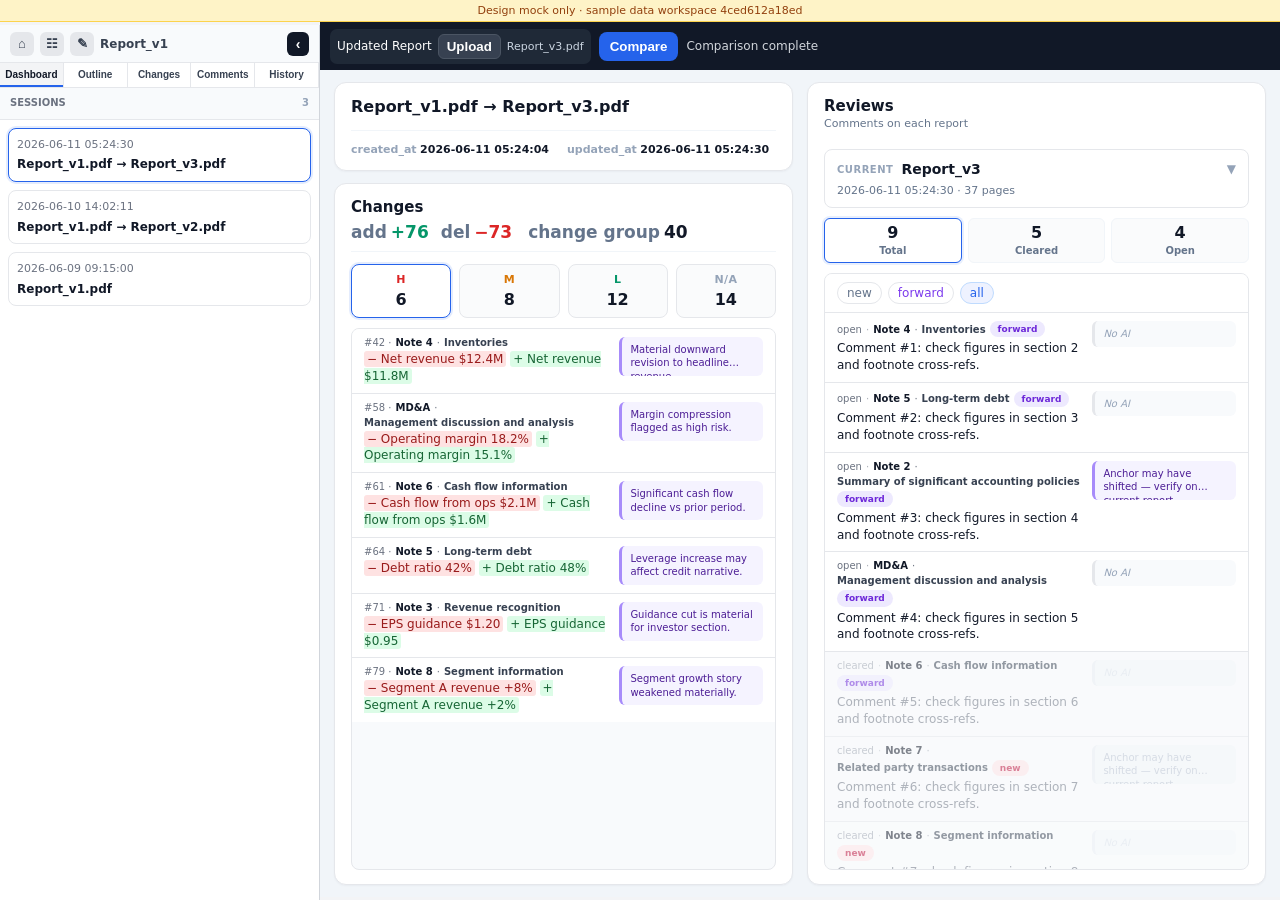
==== commit 9a581a8b: "dashbaord mok up" ====
--- a/static/dashboard-concept.html
+++ b/static/dashboard-concept.html
@@ -37,7 +37,8 @@
 .tabBody{display:none;overflow:auto;flex:1;padding:10px;color:#6b7280;font-size:var(--ui-font);line-height:1.45}
 .tabBody.active{display:block}
 #tab-dashboard.tabBody.active{display:flex;flex-direction:column;min-height:0;padding:0}
-.sideListHead{padding:8px 10px;font-size:10px;font-weight:800;color:#6b7280;text-transform:uppercase;border-bottom:1px solid #e5e7eb;background:#f8fafc;flex:none}
+.sideListHead{padding:8px 10px;font-size:10px;font-weight:800;color:#6b7280;text-transform:uppercase;border-bottom:1px solid #e5e7eb;background:#f8fafc;flex:none;display:flex;align-items:center;justify-content:space-between;gap:8px}
+.sideListCount{font-weight:700;color:#94a3b8;font-variant-numeric:tabular-nums;text-transform:none;letter-spacing:0}
 .sessionListPane{overflow:auto;flex:1;padding:8px;min-height:0}
 .sessionListRow{padding:8px;margin-bottom:8px;border:1px solid #e5e7eb;border-radius:8px;cursor:pointer;background:#fff;font-size:var(--ui-font)}
 .sessionListRow:hover{background:#f8fbff;border-color:#93c5fd}
@@ -64,32 +65,33 @@
 .sessionTitle{font-size:16px;font-weight:800;color:#111827;line-height:1.3}
 .sessionMeta{display:flex;flex-wrap:wrap;gap:8px 18px;font-size:11px;margin-top:12px;padding-top:12px;border-top:1px solid #f1f5f9}
 .sessionMeta .k{color:#94a3b8;font-weight:700}.sessionMeta .v{color:#111827;font-weight:600;font-variant-numeric:tabular-nums}
-.panelHead{display:flex;justify-content:space-between;align-items:flex-end;gap:10px;margin-bottom:10px;padding-bottom:10px;border-bottom:1px solid #f1f5f9;flex:none}
+.panelHead{display:flex;justify-content:space-between;align-items:flex-end;gap:10px;margin-bottom:8px;padding-bottom:0;border-bottom:0;flex:none}
 .panelHead h2{margin:0;font-size:15px;font-weight:800}
 .panelHead .sub{font-size:11px;color:#64748b;margin-top:2px}
-.panelHead .total{font-size:22px;font-weight:800;line-height:1;font-variant-numeric:tabular-nums;text-align:right}
-.panelHead .totalLabel{font-size:10px;color:#94a3b8;text-align:right}
-.deltaLine{font-size:11px;color:#94a3b8;font-weight:600;margin-bottom:12px;font-variant-numeric:tabular-nums;flex:none}
-.deltaLine .add{color:var(--add)}.deltaLine .del{color:var(--del)}
-.riskHead{font-size:10px;font-weight:700;color:#94a3b8;text-transform:uppercase;letter-spacing:.04em;margin-bottom:8px;flex:none}
-.riskGrid{display:grid;grid-template-columns:repeat(4,1fr);gap:8px;flex:none}
-.riskCard{border:1px solid #e5e7eb;border-radius:8px;padding:10px 12px;background:#fafbfc;cursor:pointer;text-align:left;font:inherit}
+.changesStatsLine{display:flex;align-items:baseline;gap:16px;margin-bottom:12px;padding-bottom:10px;border-bottom:1px solid #f1f5f9;flex:none;font-variant-numeric:tabular-nums}
+.changesStatsLine .deltaBig{display:flex;align-items:baseline;gap:12px;font-size:17px;font-weight:800;line-height:1}
+.changesStatsLine .statLabel{font-weight:700;color:#64748b;margin-right:4px}
+.changesStatsLine .deltaBig .add{color:var(--add)}.changesStatsLine .deltaBig .del{color:var(--del)}
+.changesStatsLine .groupsBig{font-size:17px;font-weight:800;color:#111827;line-height:1}
+.changesStatsLine .groupsBig .groupsWord{font-weight:700;color:#64748b;margin-right:4px}
+.changesStatsLine.muted{font-size:14px;font-weight:600;color:#94a3b8}
+.riskGrid{display:grid;grid-template-columns:repeat(4,1fr);gap:8px;flex:none;margin-bottom:10px}
+.riskCard{border:1px solid #e5e7eb;border-radius:8px;padding:8px 10px;background:#fafbfc;cursor:pointer;text-align:center;font:inherit}
 .riskCard:hover{background:#fff;border-color:#cbd5e1}
 .riskCard.active{border-color:var(--blue);box-shadow:0 0 0 2px rgba(37,99,235,.12);background:#fff}
-.riskCard .code{font-size:10px;font-weight:800;margin-bottom:6px}
+.riskCard .code{font-size:11px;font-weight:800;letter-spacing:.03em}
 .riskCard.high .code{color:var(--high)}.riskCard.medium .code{color:var(--medium)}
 .riskCard.low .code{color:var(--low)}.riskCard.na .code{color:#94a3b8}
-.riskCard .num{font-size:20px;font-weight:800;line-height:1;font-variant-numeric:tabular-nums;color:#111827}
-.changeStream{flex:1;min-height:0;margin-top:12px;border:1px solid #e5e7eb;border-radius:8px;background:#f8fafc;display:none;overflow:hidden}
-.changeStream.show{display:flex;flex-direction:column}
-.streamHead{padding:8px 12px;border-bottom:1px solid #e5e7eb;font-size:10px;font-weight:800;color:#64748b;background:#fff;display:flex;align-items:center;justify-content:space-between;gap:8px;flex:none}
-.streamHead button{padding:4px 8px;font-size:10px}
+.riskCard .num{font-size:16px;font-weight:800;line-height:1.2;margin-top:4px;font-variant-numeric:tabular-nums;color:#111827}
+.changeStream{flex:1;min-height:0;border:1px solid #e5e7eb;border-radius:8px;background:#f8fafc;display:none;flex-direction:column;overflow:hidden}
+.changeStream.show{display:flex}
 .streamBody{flex:1;overflow:auto;min-height:0}
 .streamItem{display:flex;gap:10px;padding:8px 12px;border-bottom:1px solid #e5e7eb;background:#fff;align-items:flex-start;cursor:pointer}
 .streamItem:last-child{border-bottom:0}
 .streamItem:hover{background:#f8fbff}
 .streamMain{flex:1;min-width:0}
-.streamMeta{font-size:10px;color:#6b7280;margin-bottom:3px}
+.streamMeta{font-size:10px;color:#6b7280;margin-bottom:3px;display:flex;align-items:center;flex-wrap:wrap;gap:4px}
+.streamMeta .metaSep{opacity:.55}
 .streamSummary{font-size:var(--ui-font);line-height:1.4;display:-webkit-box;-webkit-line-clamp:2;-webkit-box-orient:vertical;overflow:hidden}
 .delText{background:#fee2e2;color:#991b1b;padding:1px 3px;border-radius:3px}
 .addText{background:#dcfce7;color:#166534;padding:1px 3px;border-radius:3px}
@@ -120,11 +122,12 @@
 .originFilter{font-size:10px;padding:3px 9px;border:1px solid #e5e7eb;border-radius:999px;background:#fff;color:#64748b;font-weight:700;cursor:pointer;font:inherit}
 .originFilter:hover{border-color:#cbd5e1}
 .originFilter.active.new{color:var(--del);border-color:#fecaca;background:#fef2f2}
-.originFilter.active.forward{color:#64748b;border-color:#cbd5e1;background:#f1f5f9}
+.originFilter.forward{color:#7c3aed}
+.originFilter.active.forward{color:#6d28d9;border-color:#ddd6fe;background:#f5f3ff}
 .originFilter.active.all{color:var(--blue);border-color:#bfdbfe;background:#eef2ff}
-.rvBadge{font-size:9px;font-weight:800;margin-left:6px;text-transform:lowercase}
-.rvBadge.new{color:var(--del)}
-.rvBadge.forward{color:#64748b}
+.rvBadge{font-size:9px;font-weight:800;text-transform:lowercase;padding:2px 8px;border-radius:999px;line-height:1.35;flex:none}
+.rvBadge.new{color:#be123c;background:#ffe4e6}
+.rvBadge.forward{color:#6d28d9;background:#ede9fe}
 .reviewStat{border:1px solid #f1f5f9;border-radius:6px;padding:6px 4px;text-align:center;background:#fafbfc;cursor:pointer;font:inherit}
 .reviewStat:hover{border-color:#cbd5e1;background:#fff}
 .reviewStat.active{border-color:var(--blue);box-shadow:0 0 0 2px rgba(37,99,235,.1);background:#fff}
@@ -132,6 +135,12 @@
 .reviewStat .l{font-size:10px;font-weight:700;color:#64748b;margin-top:4px}
 .reviewStream{flex:1;min-width:0;border:1px solid #e5e7eb;border-radius:8px;background:#f8fafc;display:none;overflow:hidden}
 .reviewStream.show{display:flex;flex-direction:column}
+.reviewStream .streamItem.cleared{opacity:.52;background:#fafbfc}
+.reviewStream .streamItem.cleared .streamMeta{color:#9ca3af}
+.reviewStream .streamItem.cleared .streamSummary{color:#6b7280}
+.reviewStream .streamItem.cleared .streamAi{opacity:.65;background:#f1f5f9;border-color:#e2e8f0;color:#94a3b8}
+.reviewStream .streamItem.cleared .streamAi.empty{color:#cbd5e1}
+.reviewStream .streamItem.cleared:hover{opacity:.68;background:#f8fafc}
 .changeModalBackdrop{position:fixed;inset:0;background:rgba(15,23,42,.5);z-index:3200;display:none;align-items:center;justify-content:center;padding:16px}
 .changeModalBackdrop.open{display:flex}
 .changeModalBox{width:min(880px,95vw);max-height:86vh;overflow:auto;background:#fff;border-radius:12px;box-shadow:0 25px 60px rgba(0,0,0,.3);padding:14px}
@@ -141,9 +150,8 @@
 .changeModalItem:last-child{border-bottom:0}
 .changeSection{font-size:10px;font-weight:800;color:#6b7280;margin-bottom:2px;line-height:1.35}
 .changeModalDiff{line-height:1.45}
-.changeStreamActions{display:flex;gap:6px;margin-top:6px}
-.changeStreamActions button{padding:3px 8px;font-size:10px;background:#eef2ff;color:#3730a3;border:0;border-radius:6px;font-weight:700;cursor:pointer}
-.changeStreamActions button:hover{background:#e0e7ff}
+.streamMeta .indexLabel{color:#111827;font-weight:700}
+.streamMeta .indexTitle{color:#374151;font-weight:600}
 .reviewModalBackdrop{position:fixed;inset:0;background:rgba(15,23,42,.5);z-index:3250;display:none;align-items:center;justify-content:center;padding:16px}
 .reviewModalBackdrop.open{display:flex}
 .reviewModalBox{width:min(720px,92vw);max-height:80vh;overflow:auto;background:#fff;border-radius:12px;box-shadow:0 25px 60px rgba(0,0,0,.3);padding:14px}
@@ -187,7 +195,7 @@
       <button class="tabBtn" data-tab="snapshot" type="button">History</button>
     </div>
     <div id="tab-dashboard" class="tabBody active">
-      <div class="sideListHead">Sessions</div>
+      <div class="sideListHead"><span>Sessions</span><span class="sideListCount" id="sessionListCount">0</span></div>
       <div id="sessionListPane" class="sessionListPane"></div>
     </div>
     <div id="tab-index" class="tabBody">Outline list would appear here.</div>
@@ -207,21 +215,18 @@
         <section class="panel changesPanel">
           <div class="panelHead">
             <div><h2>Changes</h2></div>
-            <div><div class="total" id="changeTotal">83</div><div class="totalLabel">change groups</div></div>
           </div>
-          <div class="deltaLine" id="changeDelta"><span class="add">+76</span> · <span class="del">−73</span></div>
-          <div class="riskHead">Risk classification</div>
+          <div class="changesStatsLine" id="changesStatsLine">
+            <span class="deltaBig" id="changeDelta"><span class="add"><span class="statLabel">add</span>+76</span><span class="del"><span class="statLabel">del</span>−73</span></span>
+            <span class="groupsBig"><span class="groupsWord">change group</span><span id="changeTotal">40</span></span>
+          </div>
           <div class="riskGrid" id="riskGrid">
-            <button type="button" class="riskCard high" data-risk="high"><div class="code">High</div><div class="num">6</div></button>
-            <button type="button" class="riskCard medium" data-risk="medium"><div class="code">Medium</div><div class="num">11</div></button>
-            <button type="button" class="riskCard low" data-risk="low"><div class="code">Low</div><div class="num">28</div></button>
-            <button type="button" class="riskCard na" data-risk="na"><div class="code">N/A</div><div class="num">40</div></button>
+            <button type="button" class="riskCard high" data-risk="high"><div class="code">H</div><div class="num">6</div></button>
+            <button type="button" class="riskCard medium" data-risk="medium"><div class="code">M</div><div class="num">11</div></button>
+            <button type="button" class="riskCard low" data-risk="low"><div class="code">L</div><div class="num">12</div></button>
+            <button type="button" class="riskCard na" data-risk="na"><div class="code">N/A</div><div class="num">14</div></button>
           </div>
           <div class="changeStream" id="changeStream">
-            <div class="streamHead">
-              <span id="changeStreamTitle"></span>
-              <button type="button" class="secondary" id="changeStreamExpand">Expand</button>
-            </div>
             <div class="streamBody" id="changeStreamBody"></div>
           </div>
         </section>
@@ -240,7 +245,7 @@
                   <span class="reportPickerName" id="reportPickerName">Report_v3</span>
                   <span class="reportPickerChev" id="reportPickerChev">▼</span>
                 </div>
-                <div class="reportPickerMeta" id="reportPickerMeta">Report_v3.pdf · 37 pages</div>
+                <div class="reportPickerMeta" id="reportPickerMeta">2026-06-11 05:24:30 · 37 pages</div>
               </button>
               <div class="reportPickerMenu" id="reportPickerMenu"></div>
             </div>
@@ -255,10 +260,6 @@
                 <button type="button" class="originFilter forward" data-origin="forward">forward</button>
                 <button type="button" class="originFilter all active" data-origin="all">all</button>
               </div>
-              <div class="streamHead">
-                <span id="reviewStreamTitle"></span>
-                <button type="button" class="secondary" id="reviewStreamExpand" style="display:none">Expand</button>
-              </div>
               <div class="streamBody" id="reviewStreamBody"></div>
             </div>
           </div>
@@ -311,15 +312,23 @@
 
 <script>
 (function () {
-  var EXPAND_THRESHOLD = 5;
-
   var MOCK_REPORTS = {
-    old: { side: 'old', tag: 'Previous', name: 'Report_v1', file: 'Report_v1.pdf', pages: 36 },
-    new: { side: 'new', tag: 'Current', name: 'Report_v3', file: 'Report_v3.pdf', pages: 37 }
+    old: { side: 'old', tag: 'Previous', name: 'Report_v1', file: 'Report_v1.pdf', pages: 36, modified: '2026-06-09 14:22:18' },
+    new: { side: 'new', tag: 'Current', name: 'Report_v3', file: 'Report_v3.pdf', pages: 37, modified: '2026-06-11 05:24:30' }
   };
 
-  function mkRev(id, text, status, origin, ai) {
-    return { id: id, text: text, status: status, origin: origin, ai: ai || null };
+  var REVIEW_INDEX_LABELS = ['Note 4', 'Note 5', 'Note 2', 'MD&A', 'Note 6', 'Note 7', 'Note 8', 'Audit report'];
+
+  function mkRev(id, text, status, origin, ai, indexLabel) {
+    return {
+      id: id,
+      text: text,
+      status: status,
+      origin: origin,
+      ai: ai || null,
+      indexLabel: indexLabel,
+      indexTitle: MOCK_INDEX_TITLES[indexLabel] || ''
+    };
   }
 
   function buildReviewList(prefix, count, openCount, forwardCount) {
@@ -327,12 +336,14 @@
     for (var i = 1; i <= count; i++) {
       var open = i <= openCount;
       var origin = i <= forwardCount ? 'forward' : 'new';
+      var idxLabel = REVIEW_INDEX_LABELS[(i - 1) % REVIEW_INDEX_LABELS.length];
       all.push(mkRev(
         prefix + '_' + i,
         'Comment #' + i + ': check figures in section ' + ((i % 12) + 1) + ' and footnote cross-refs.',
         open ? 'open' : 'cleared',
         origin,
-        i % 3 === 0 ? 'Anchor may have shifted — verify on current report.' : null
+        i % 3 === 0 ? 'Anchor may have shifted — verify on current report.' : null,
+        idxLabel
       ));
     }
     return all;
@@ -347,44 +358,63 @@
     };
   }
 
+  var MOCK_INDEX_TITLES = {
+    'Note 2': 'Summary of significant accounting policies',
+    'Note 3': 'Revenue recognition',
+    'Note 4': 'Inventories',
+    'Note 5': 'Long-term debt',
+    'Note 6': 'Cash flow information',
+    'Note 7': 'Related party transactions',
+    'Note 8': 'Segment information',
+    'Note 9': 'Geographic disclosures',
+    'Note 10': 'Dividends',
+    'Note 11': 'Subsequent events',
+    'Note 12': 'Commitments and contingencies',
+    'MD&A': 'Management discussion and analysis',
+    'Audit report': "Independent auditor's report",
+    'Appendix A': 'Supplementary schedules'
+  };
+
   var MOCK_CHANGES = {
     high: [
-      { id: 42, section: 'FINANCIAL STATEMENT · p.8 · Consolidated Statements of Operations', old: 'Net revenue $12.4M', new: 'Net revenue $11.8M', ai: 'Material downward revision to headline revenue.' },
-      { id: 58, old: 'Operating margin 18.2%', new: 'Operating margin 15.1%', ai: 'Margin compression flagged as high risk.' },
-      { id: 61, old: 'Cash flow from ops $2.1M', new: 'Cash flow from ops $1.6M', ai: 'Significant cash flow decline vs prior period.' },
-      { id: 64, old: 'Debt ratio 42%', new: 'Debt ratio 48%', ai: 'Leverage increase may affect credit narrative.' },
-      { id: 71, old: 'EPS guidance $1.20', new: 'EPS guidance $0.95', ai: 'Guidance cut is material for investor section.' },
-      { id: 79, old: 'Segment A revenue +8%', new: 'Segment A revenue +2%', ai: 'Segment growth story weakened materially.' }
+      { id: 42, indexLabel: 'Note 4', section: 'FINANCIAL STATEMENT · p.8 · Consolidated Statements of Operations', old: 'Net revenue $12.4M', new: 'Net revenue $11.8M', ai: 'Material downward revision to headline revenue.' },
+      { id: 58, indexLabel: 'MD&A', old: 'Operating margin 18.2%', new: 'Operating margin 15.1%', ai: 'Margin compression flagged as high risk.' },
+      { id: 61, indexLabel: 'Note 6', old: 'Cash flow from ops $2.1M', new: 'Cash flow from ops $1.6M', ai: 'Significant cash flow decline vs prior period.' },
+      { id: 64, indexLabel: 'Note 5', old: 'Debt ratio 42%', new: 'Debt ratio 48%', ai: 'Leverage increase may affect credit narrative.' },
+      { id: 71, indexLabel: 'Note 3', old: 'EPS guidance $1.20', new: 'EPS guidance $0.95', ai: 'Guidance cut is material for investor section.' },
+      { id: 79, indexLabel: 'Note 8', old: 'Segment A revenue +8%', new: 'Segment A revenue +2%', ai: 'Segment growth story weakened materially.' }
     ],
     medium: [
-      { id: 7, old: 'FY2024 outlook stable', new: 'FY2024 outlook cautiously optimistic', ai: 'Tone shift may warrant a comment.' },
-      { id: 9, old: 'R&D spend flat YoY', new: 'R&D spend +4% YoY', ai: 'Moderate narrative change.' },
-      { id: 11, old: 'Customer churn 2.1%', new: 'Customer churn 2.8%', ai: 'Worth a review comment.' },
-      { id: 14, old: 'Headcount 1,240', new: 'Headcount 1,180', ai: 'Workforce reduction noted.' },
-      { id: 18, old: 'Geographic mix US 62%', new: 'Geographic mix US 58%', ai: 'Regional mix shift.' },
-      { id: 22, old: 'Inventory days 45', new: 'Inventory days 52', ai: 'Working capital impact.' },
-      { id: 25, old: 'Dividend $0.40', new: 'Dividend $0.38', ai: 'Minor payout change.' },
-      { id: 31, old: 'Audit opinion unqualified', new: 'Audit opinion unqualified with emphasis', ai: 'Emphasis paragraph added.' }
+      { id: 7, indexLabel: 'MD&A', old: 'FY2024 outlook stable', new: 'FY2024 outlook cautiously optimistic', ai: 'Tone shift may warrant a comment.' },
+      { id: 9, indexLabel: 'Note 2', old: 'R&D spend flat YoY', new: 'R&D spend +4% YoY', ai: 'Moderate narrative change.' },
+      { id: 11, indexLabel: 'Note 7', old: 'Customer churn 2.1%', new: 'Customer churn 2.8%', ai: 'Worth a review comment.' },
+      { id: 14, indexLabel: 'Note 4', old: 'Headcount 1,240', new: 'Headcount 1,180', ai: 'Workforce reduction noted.' },
+      { id: 18, indexLabel: 'Note 9', old: 'Geographic mix US 62%', new: 'Geographic mix US 58%', ai: 'Regional mix shift.' },
+      { id: 22, indexLabel: 'Note 5', old: 'Inventory days 45', new: 'Inventory days 52', ai: 'Working capital impact.' },
+      { id: 25, indexLabel: 'Note 10', old: 'Dividend $0.40', new: 'Dividend $0.38', ai: 'Minor payout change.' },
+      { id: 31, indexLabel: 'Audit report', old: 'Audit opinion unqualified', new: 'Audit opinion unqualified with emphasis', ai: 'Emphasis paragraph added.' }
     ],
     low: [
-      { id: 3, old: 'Table 2 headers', new: 'Table 2 revised headers', ai: 'Formatting-only change.' },
-      { id: 5, old: 'Page footer date', new: 'Page footer revised date', ai: 'Cosmetic.' },
-      { id: 8, old: 'Chart axis label Q1', new: 'Chart axis label Q1–Q4', ai: 'Label clarity.' },
-      { id: 12, old: 'Bullet list item 3', new: 'Bullet list item 3 reordered', ai: 'No numeric impact.' },
-      { id: 16, old: 'Section 2.1 title', new: 'Section 2.1 subtitle added', ai: 'Structure only.' },
-      { id: 19, old: 'Logo placement', new: 'Logo resized', ai: 'Visual only.' },
-      { id: 23, old: 'TOC entry Note 5', new: 'TOC entry Note 5 page', ai: 'Navigation fix.' },
-      { id: 27, old: 'Comma in paragraph 4', new: 'Comma removed', ai: 'Punctuation.' },
-      { id: 33, old: 'Figure 3 caption', new: 'Figure 3 caption updated', ai: 'Caption text.' },
-      { id: 36, old: 'Appendix A title', new: 'Appendix A renamed', ai: 'Naming only.' },
-      { id: 38, old: 'URL in footnote', new: 'URL updated', ai: 'Link update.' },
-      { id: 40, old: 'Whitespace in table', new: 'Table padding adjusted', ai: 'Layout.' }
+      { id: 3, indexLabel: 'Note 4', old: 'Table 2 headers', new: 'Table 2 revised headers', ai: 'Formatting-only change.' },
+      { id: 5, indexLabel: 'Note 2', old: 'Page footer date', new: 'Page footer revised date', ai: 'Cosmetic.' },
+      { id: 8, indexLabel: 'MD&A', old: 'Chart axis label Q1', new: 'Chart axis label Q1–Q4', ai: 'Label clarity.' },
+      { id: 12, indexLabel: 'Note 6', old: 'Bullet list item 3', new: 'Bullet list item 3 reordered', ai: 'No numeric impact.' },
+      { id: 16, indexLabel: 'Note 3', old: 'Section 2.1 title', new: 'Section 2.1 subtitle added', ai: 'Structure only.' },
+      { id: 19, indexLabel: 'Note 11', old: 'Logo placement', new: 'Logo resized', ai: 'Visual only.' },
+      { id: 23, indexLabel: 'Note 5', old: 'TOC entry Note 5', new: 'TOC entry Note 5 page', ai: 'Navigation fix.' },
+      { id: 27, indexLabel: 'Note 7', old: 'Comma in paragraph 4', new: 'Comma removed', ai: 'Punctuation.' },
+      { id: 33, indexLabel: 'Note 8', old: 'Figure 3 caption', new: 'Figure 3 caption updated', ai: 'Caption text.' },
+      { id: 36, indexLabel: 'Appendix A', old: 'Appendix A title', new: 'Appendix A renamed', ai: 'Naming only.' },
+      { id: 38, indexLabel: 'Note 12', old: 'URL in footnote', new: 'URL updated', ai: 'Link update.' },
+      { id: 40, indexLabel: 'Note 4', old: 'Whitespace in table', new: 'Table padding adjusted', ai: 'Layout.' }
     ],
     na: (function () {
       var list = [];
+      var labels = ['Note 4', 'Note 5', 'MD&A', 'Audit report', 'Note 6', 'Note 7'];
       for (var i = 1; i <= 14; i++) {
         list.push({
           id: 100 + i,
+          indexLabel: labels[i % labels.length],
           old: 'Paragraph block ' + i + ' opening',
           new: 'Paragraph block ' + i + ' revised opening',
           ai: null
@@ -444,7 +474,7 @@
     }
   ];
   var activeSessionId = 's_v1_v3';
-  var activeRisk = null;
+  var activeRisk = 'high';
   var activeReportSide = 'new';
   var activeStatusFilter = 'total';
   var activeOriginNew = false;
@@ -461,6 +491,24 @@
     if (c.old) parts.push('<span class="delText">− ' + esc(c.old) + '</span>');
     if (c.new) parts.push('<span class="addText">+ ' + esc(c.new) + '</span>');
     return parts.join(' ') || '(empty)';
+  }
+
+  function indexLabelFor(c) {
+    if (c.indexLabel) return c.indexLabel;
+    var labels = ['Note 4', 'Note 5', 'Note 6', 'MD&A', 'Audit report'];
+    return labels[c.id % labels.length];
+  }
+
+  function indexTitleFor(c) {
+    if (c.indexTitle) return c.indexTitle;
+    return MOCK_INDEX_TITLES[indexLabelFor(c)] || '';
+  }
+
+  function indexHeadingHtml(c) {
+    var label = indexLabelFor(c);
+    var title = indexTitleFor(c);
+    if (!title) return '<span class="indexLabel">' + esc(label) + '</span>';
+    return '<span class="indexLabel">' + esc(label) + '</span> · <span class="indexTitle">' + esc(title) + '</span>';
   }
 
   function changeSectionFor(c) {
@@ -476,9 +524,17 @@
     return type + ' · p.' + page + ' · ' + labels[c.id % 3];
   }
 
+  function allChanges() {
+    var out = [];
+    Object.keys(MOCK_CHANGES).forEach(function (k) {
+      (MOCK_CHANGES[k] || []).forEach(function (c) { out.push(c); });
+    });
+    return out.sort(function (a, b) { return a.id - b.id; });
+  }
+
   function changeModalItemHtml(c) {
     return '<div class="changeModalItem"><div class="changeSection">' + esc(changeSectionFor(c)) + '</div>' +
-      '<div class="streamMeta">#' + c.id + '</div>' +
+      '<div class="streamMeta">#' + c.id + ' · ' + indexHeadingHtml(c) + '</div>' +
       '<div class="changeModalDiff">' + changeSummary(c) + '</div></div>';
   }
 
@@ -489,8 +545,8 @@
     var summary = compact
       ? '<div class="streamSummary">' + changeSummary(c) + '</div>'
       : '<div>' + changeSummary(c) + '</div>';
-    var reviewBtn = '<div class="changeStreamActions"><button type="button" class="changeReviewBtn">Review</button></div>';
-    return '<div class="streamItem" data-change-id="' + c.id + '"><div class="streamMain"><div class="streamMeta">#' + c.id + '</div>' + summary + reviewBtn + '</div>' + (compact ? ai : '') + '</div>';
+    return '<div class="streamItem" data-change-id="' + c.id + '"><div class="streamMain"><div class="streamMeta">#' + c.id +
+      ' · ' + indexHeadingHtml(c) + '</div>' + summary + '</div>' + (compact ? ai : '') + '</div>';
   }
 
   function openChangeReviewModal(c, title) {
@@ -506,9 +562,9 @@
   }
 
   function openReviewModal(r) {
-    document.getElementById('reviewModalTitle').textContent = 'Comment · ' + r.id;
+    document.getElementById('reviewModalTitle').textContent = 'Comment';
     document.getElementById('reviewModalBody').innerHTML =
-      '<div class="streamMeta">' + esc(r.status) + '</div><p>' + esc(r.text) + '</p>' +
+      '<div class="streamMeta">' + reviewMetaHtml(r) + '</div><p>' + esc(r.text) + '</p>' +
       (r.ai ? '<div style="margin-top:8px;padding:8px;border-left:3px solid #a78bfa;background:#f5f3ff;color:#4c1d95;font-size:11px"><strong>AI</strong><br>' + esc(r.ai) + '</div>' : '');
     document.getElementById('reviewDetailModal').classList.add('open');
   }
@@ -516,7 +572,7 @@
   function openReviewListModal(title, items) {
     document.getElementById('reviewListModalTitle').textContent = title + ' · ' + items.length;
     document.getElementById('reviewListModalBody').innerHTML = items.map(function (r) {
-      return '<div class="changeModalItem"><div class="streamMeta">' + esc(r.status) + ' · ' + esc(r.id) + '</div><p>' + esc(r.text) + '</p>' +
+      return '<div class="changeModalItem"><div class="streamMeta">' + reviewMetaHtml(r) + '</div><p>' + esc(r.text) + '</p>' +
         (r.ai ? '<div style="margin-top:6px;padding:6px;border-left:3px solid #a78bfa;background:#f5f3ff;color:#4c1d95;font-size:11px">' + esc(r.ai) + '</div>' : '') + '</div>';
     }).join('');
     document.getElementById('reviewListModal').classList.add('open');
@@ -528,9 +584,23 @@
       var num = el.querySelector('.num');
       if (num && MOCK_CHANGES[k]) num.textContent = String(MOCK_CHANGES[k].length);
     });
-    var total = changeGroupTotal();
+  }
+
+  function renderChangeStats(s) {
+    var session = s || getSession(activeSessionId);
     var totalEl = document.getElementById('changeTotal');
-    if (totalEl) totalEl.textContent = String(total);
+    var statsLine = document.getElementById('changesStatsLine');
+    var deltaEl = document.getElementById('changeDelta');
+    if (!session || !totalEl || !statsLine || !deltaEl) return;
+    totalEl.textContent = String(session.changes);
+    if (session.compared) {
+      statsLine.classList.remove('muted');
+      deltaEl.style.display = '';
+      deltaEl.innerHTML = '<span class="add"><span class="statLabel">add</span>+' + session.add + '</span><span class="del"><span class="statLabel">del</span>−' + session.del + '</span>';
+    } else {
+      statsLine.classList.add('muted');
+      deltaEl.style.display = 'none';
+    }
   }
 
   function renderReportPicker() {
@@ -559,7 +629,7 @@
     var r = MOCK_REPORTS[side];
     document.getElementById('reportPickerTag').textContent = r.tag;
     document.getElementById('reportPickerName').textContent = r.name;
-    document.getElementById('reportPickerMeta').textContent = r.file + ' · ' + r.pages + ' pages';
+    document.getElementById('reportPickerMeta').textContent = (r.modified || '—') + ' · ' + r.pages + ' pages';
     renderReportPicker();
     updateReviewStats();
     renderReviewStream();
@@ -576,6 +646,18 @@
     });
   }
 
+  function reviewIndexHeadingHtml(r) {
+    var label = r.indexLabel || REVIEW_INDEX_LABELS[0];
+    var title = r.indexTitle || MOCK_INDEX_TITLES[label] || '';
+    if (!title) return '<span class="indexLabel">' + esc(label) + '</span>';
+    return '<span class="indexLabel">' + esc(label) + '</span> · <span class="indexTitle">' + esc(title) + '</span>';
+  }
+
+  function reviewMetaHtml(r) {
+    return '<span>' + esc(r.status) + '</span><span class="metaSep">·</span>' +
+      reviewIndexHeadingHtml(r) + reviewOriginBadge(r);
+  }
+
   function reviewOriginBadge(r) {
     if (!r.origin) return '';
     var label = r.origin === 'forward' ? 'forward' : 'new';
@@ -604,33 +686,31 @@
   function renderChangeStream() {
     var stream = document.getElementById('changeStream');
     var body = document.getElementById('changeStreamBody');
-    var title = document.getElementById('changeStreamTitle');
-    var expandBtn = document.getElementById('changeStreamExpand');
+    var session = getSession(activeSessionId);
     document.querySelectorAll('.riskCard').forEach(function (el) {
       el.classList.toggle('active', el.dataset.risk === activeRisk);
     });
+    if (!body || !stream) return;
+    if (!session || !session.compared) {
+      stream.classList.remove('show');
+      body.innerHTML = '';
+      return;
+    }
     if (!activeRisk) {
       stream.classList.remove('show');
       body.innerHTML = '';
       return;
     }
     var items = MOCK_CHANGES[activeRisk] || [];
-    var label = { high: 'High', medium: 'Medium', low: 'Low', na: 'N/A' }[activeRisk];
     stream.classList.add('show');
-    title.textContent = label + ' · ' + items.length;
-    expandBtn.style.display = items.length >= EXPAND_THRESHOLD ? '' : 'none';
-    expandBtn.onclick = function () { openChangeModal(label, items); };
     if (!items.length) {
       body.innerHTML = '<div style="padding:12px;color:#94a3b8">No items.</div>';
       return;
     }
     body.innerHTML = items.map(function (c) { return changeItemHtml(c, true); }).join('');
-    body.querySelectorAll('.changeReviewBtn').forEach(function (btn) {
-      btn.addEventListener('click', function (e) {
-        e.stopPropagation();
-        var row = btn.closest('.streamItem');
-        if (!row) return;
-        var id = Number(row.dataset.changeId);
+    body.querySelectorAll('.streamItem').forEach(function (el) {
+      el.addEventListener('click', function () {
+        var id = Number(el.dataset.changeId);
         var c = items.find(function (x) { return x.id === id; });
         if (c) openChangeReviewModal(c);
       });
@@ -640,31 +720,21 @@
   function renderReviewStream() {
     var stream = document.getElementById('reviewStream');
     var body = document.getElementById('reviewStreamBody');
-    var title = document.getElementById('reviewStreamTitle');
-    var expandBtn = document.getElementById('reviewStreamExpand');
     if (stream) stream.classList.add('show');
     updateOriginFilterUi();
     updateReviewStats();
     var bucket = reviewBucketForSide(activeReportSide);
     var baseItems = bucket[activeStatusFilter] || bucket.total || [];
     var items = filterReviewsByOrigin(baseItems);
-    var report = MOCK_REPORTS[activeReportSide];
-    var statusLabel = activeStatusFilter.charAt(0).toUpperCase() + activeStatusFilter.slice(1);
-    title.textContent = report.tag + ' · ' + statusLabel + ' · ' + items.length;
-    if (expandBtn) {
-      expandBtn.style.display = items.length >= EXPAND_THRESHOLD ? '' : 'none';
-      expandBtn.onclick = function () {
-        openReviewListModal(report.tag + ' · ' + statusLabel, items);
-      };
-    }
     if (!items.length) {
       body.innerHTML = '<div style="padding:12px;color:#94a3b8">No comments match.</div>';
       return;
     }
     body.innerHTML = items.map(function (r) {
       var ai = r.ai ? '<div class="streamAi">' + esc(r.ai) + '</div>' : '<div class="streamAi empty">No AI</div>';
-      return '<div class="streamItem" data-review-id="' + esc(r.id) + '"><div class="streamMain"><div class="streamMeta">' +
-        esc(r.status) + ' · ' + esc(r.id) + reviewOriginBadge(r) + '</div><div class="streamSummary">' + esc(r.text) + '</div></div>' + ai + '</div>';
+      var clearedCls = r.status === 'cleared' ? ' cleared' : '';
+      return '<div class="streamItem' + clearedCls + '" data-review-id="' + esc(r.id) + '"><div class="streamMain"><div class="streamMeta">' +
+        reviewMetaHtml(r) + '</div><div class="streamSummary">' + esc(r.text) + '</div></div>' + ai + '</div>';
     }).join('');
     body.querySelectorAll('.streamItem').forEach(function (el) {
       el.addEventListener('click', function () {
@@ -681,6 +751,8 @@
 
   function renderSessionList() {
     var pane = document.getElementById('sessionListPane');
+    var countEl = document.getElementById('sessionListCount');
+    if (countEl) countEl.textContent = String(MOCK_SESSIONS.length);
     if (!pane) return;
     pane.innerHTML = MOCK_SESSIONS.map(function (s) {
       var active = s.id === activeSessionId ? ' active' : '';
@@ -697,7 +769,7 @@
     var s = getSession(id);
     if (!s) return;
     activeSessionId = id;
-    activeRisk = null;
+    activeRisk = s.compared ? 'high' : null;
     activeStatusFilter = 'total';
     activeOriginNew = false;
     activeOriginForward = false;
@@ -705,22 +777,14 @@
     document.getElementById('sessionMetaBar').innerHTML =
       '<span><span class="k">created_at</span> <span class="v">' + esc(s.created) + '</span></span>' +
       '<span><span class="k">updated_at</span> <span class="v">' + esc(s.updated) + '</span></span>';
-    document.getElementById('changeTotal').textContent = String(s.changes);
-    var delta = document.getElementById('changeDelta');
-    if (s.compared) {
-      delta.innerHTML = '<span class="add">+' + s.add + '</span> · <span class="del">−' + s.del + '</span>';
-      delta.style.color = '';
-    } else {
-      delta.innerHTML = 'No comparison — upload an updated report.';
-      delta.style.color = '#94a3b8';
-    }
-    document.getElementById('changeStream').classList.remove('show');
+    renderChangeStats(s);
     renderSessionList();
     renderChangeStream();
     renderReviewStream();
   }
 
   renderRiskCounts();
+  renderChangeStats();
   renderReportPicker();
   selectReportSide(activeReportSide);
   renderSessionList();
